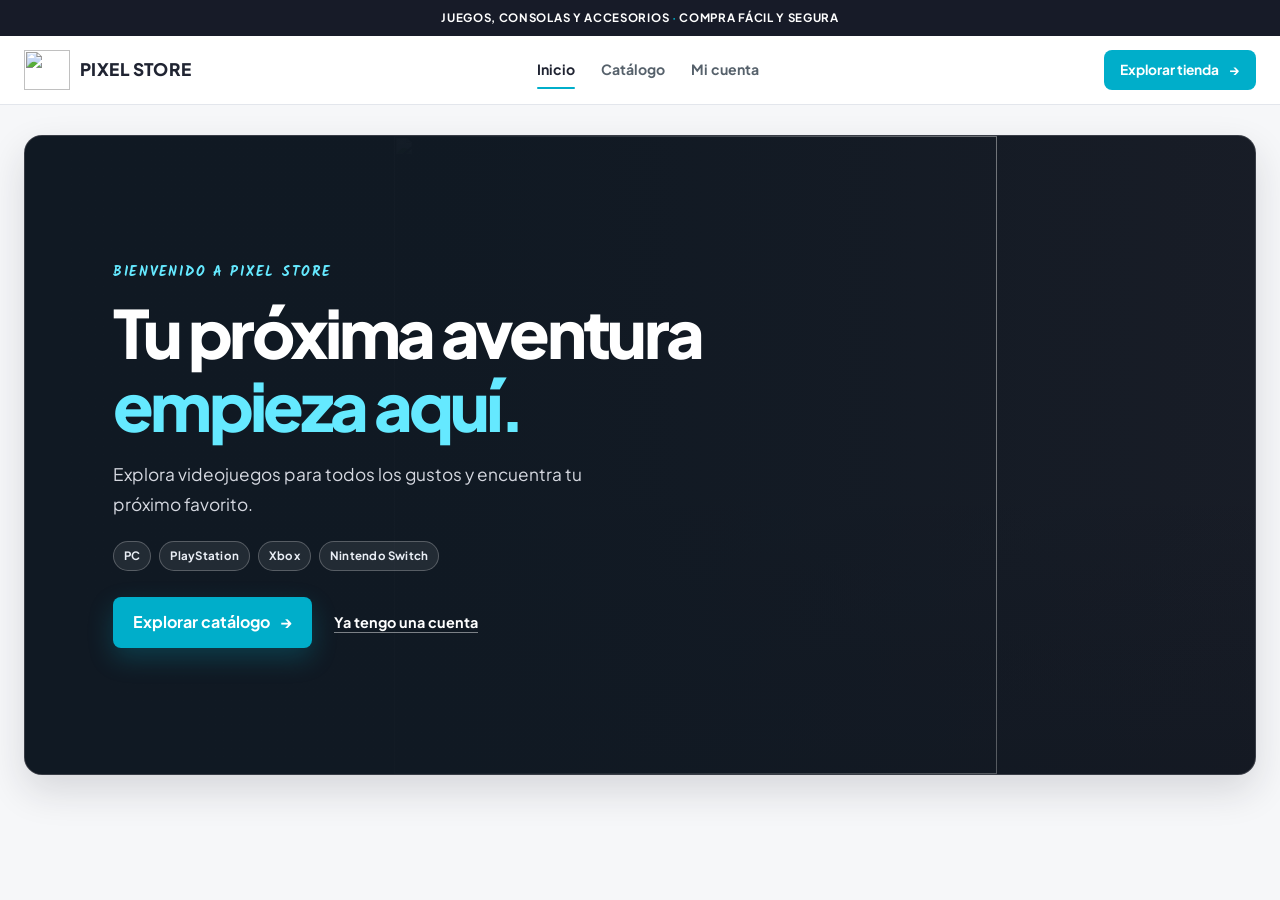
==== index.html @ b9f8130a "Add files via upload" ====
<!DOCTYPE html>
<html lang="es">
<head>
    <meta charset="UTF-8">
    <meta name="viewport" content="width=device-width, initial-scale=1">
    <meta name="description" content="Bienvenido a Pixel Store. Encuentra tu próxima aventura en nuestro catálogo de videojuegos.">
    <title>Pixel Store | Tu próxima aventura</title>
    <link rel="stylesheet" href="index.css">
    <link rel="preconnect" href="https://fonts.googleapis.com">
    <link rel="preconnect" href="https://fonts.gstatic.com" crossorigin>
    <link href="https://fonts.googleapis.com/css2?family=Kalam:wght@400;700&family=Plus+Jakarta+Sans:wght@400;500;600;700;800&display=swap" rel="stylesheet">
</head>
<body>
    <video class="video-fondo" autoplay muted loop playsinline aria-hidden="true" tabindex="-1">
        <source src="xdddd.mp4" type="video/mp4">
    </video>
    <div class="franja-info">JUEGOS, CONSOLAS Y ACCESORIOS <span>·</span> COMPRA FÁCIL Y SEGURA</div>

    <header class="barra-superior">
        <nav class="navegacion-inicio" aria-label="Navegación principal">
            <a class="marca-inicio" href="index.html" aria-label="Pixel Store, inicio">
                <img src="imagenes/logo.jpg" alt="">
                <span>PIXEL STORE</span>
            </a>
            <div class="enlaces-inicio">
                <a href="index.html" aria-current="page">Inicio</a>
                <a href="paginaweb.html">Catálogo</a>
                <a href="inicio.html">Mi cuenta</a>
            </div>
            <a class="boton-tienda" href="paginaweb.html">Explorar tienda <span aria-hidden="true">→</span></a>
        </nav>
    </header>

    <main class="contenedor-bienvenida">
        <section class="portada-bienvenida" aria-labelledby="titulo-bienvenida">
            <img class="imagen-bienvenida" src="imagenes/Cyberpunk%202077.jpg" alt="" aria-hidden="true">
            <div class="contenido-bienvenida">
                <p class="etiqueta-bienvenida">BIENVENIDO A PIXEL STORE</p>
                <h1 id="titulo-bienvenida">Tu próxima aventura <span>empieza aquí.</span></h1>
                <p>Explora videojuegos para todos los gustos y encuentra tu próximo favorito.</p>
                <div class="plataformas-bienvenida" aria-label="Plataformas disponibles">
                    <span>PC</span>
                    <span>PlayStation</span>
                    <span>Xbox</span>
                    <span>Nintendo Switch</span>
                </div>
                <div class="acciones-bienvenida">
                    <a class="boton-explorar" href="paginaweb.html">Explorar catálogo <span aria-hidden="true">→</span></a>
                    <a class="enlace-cuenta" href="inicio.html">Ya tengo una cuenta</a>
                </div>
            </div>
        </section>
    </main>
</body>
</html>
---- index.css ----
:root {
  color-scheme: light;
  --text: #202432;
  --muted: #d5d8e0;
  --accent: #00aeca;
  --accent-hover: #008ca8;
  --border: #e3e6ec;
}

* { box-sizing: border-box; }
html { min-height: 100%; scroll-behavior: smooth; }
body {
  position: relative;
  isolation: isolate;
  min-height: 100vh;
  margin: 0;
  background: transparent;
  color: var(--text);
  font-family: "Plus Jakarta Sans", Arial, sans-serif;
  font-size: 16px;
  line-height: 1.55;
}
a { color: inherit; }
::selection { background: transparent; color: inherit; }

.video-fondo {
  position: fixed;
  inset: 0;
  z-index: -2;
  width: 100%;
  height: 100%;
  object-fit: cover;
  pointer-events: none;
}

body::before {
  position: fixed;
  inset: 0;
  z-index: -1;
  background: rgba(245, 246, 248, .84);
  content: "";
  pointer-events: none;
}

.franja-info {
  padding: 9px 12px;
  background: #171b28;
  color: #fff;
  font-size: .72rem;
  font-weight: 700;
  letter-spacing: .06em;
  text-align: center;
}
.franja-info span { color: var(--accent); }

.barra-superior {
  position: sticky;
  top: 0;
  z-index: 5;
  border-bottom: 1px solid var(--border);
  background: rgba(255, 255, 255, .96);
  backdrop-filter: blur(12px);
}

.navegacion-inicio {
  display: flex;
  width: min(1280px, 100%);
  min-height: 68px;
  align-items: center;
  justify-content: space-between;
  gap: 24px;
  margin: 0 auto;
  padding: 12px 24px;
}

.marca-inicio {
  display: inline-flex;
  flex: 0 0 auto;
  align-items: center;
  gap: 10px;
  color: var(--text);
  font-size: 1.08rem;
  font-weight: 900;
  letter-spacing: .025em;
  text-decoration: none;
}
.marca-inicio img {
  width: 46px;
  height: 40px;
  object-fit: contain;
  mix-blend-mode: multiply;
}

.enlaces-inicio {
  display: flex;
  align-items: center;
  gap: 26px;
}
.enlaces-inicio a {
  position: relative;
  padding: 10px 0;
  color: #56616b;
  font-size: .88rem;
  font-weight: 700;
  text-decoration: none;
  transition: color .2s ease;
}
.enlaces-inicio a:hover,
.enlaces-inicio a[aria-current="page"] { color: var(--text); }
.enlaces-inicio a[aria-current="page"]::after {
  position: absolute;
  right: 0;
  bottom: 2px;
  left: 0;
  height: 2px;
  border-radius: 2px;
  background: var(--accent);
  content: "";
}

.boton-tienda,
.boton-explorar {
  display: inline-flex;
  align-items: center;
  justify-content: center;
  gap: 10px;
  border-radius: 8px;
  background: var(--accent);
  color: #fff;
  font-weight: 700;
  text-decoration: none;
  transition: background .2s ease, transform .2s ease;
}
.boton-tienda { padding: 9px 16px; font-size: .86rem; }
.boton-explorar { margin-top: 12px; padding: 12px 20px; }
.boton-tienda:hover,
.boton-explorar:hover { transform: translateY(-2px); background: var(--accent-hover); }

.contenedor-bienvenida {
  width: min(1280px, 100%);
  min-height: calc(100vh - 108px);
  margin: 0 auto;
  padding: 30px 24px 48px;
}

.portada-bienvenida {
  position: relative;
  display: flex;
  min-height: min(640px, calc(100vh - 178px));
  align-items: center;
  overflow: hidden;
  padding: clamp(36px, 7vw, 88px);
  border: 1px solid rgba(255, 255, 255, .14);
  border-radius: 18px;
  background: #191d27;
  box-shadow: 0 16px 38px rgba(27, 31, 43, .14);
  color: #fff;
}
.portada-bienvenida::after {
  position: absolute;
  inset: 0;
  z-index: 1;
  background:
    linear-gradient(90deg, #101923 0%, rgba(16, 25, 35, .98) 34%, rgba(16, 25, 35, .78) 53%, rgba(16, 25, 35, .12) 100%),
    linear-gradient(0deg, rgba(10, 15, 24, .28), transparent 45%);
  content: "";
  pointer-events: none;
}
.imagen-bienvenida {
  position: absolute;
  top: 0;
  right: 0;
  width: 70%;
  height: 100%;
  object-fit: cover;
  opacity: .94;
}
.contenido-bienvenida {
  position: relative;
  z-index: 2;
  max-width: 590px;
}
.etiqueta-bienvenida {
  margin: 0 0 12px;
  color: #65e9ff;
  font-family: "Kalam", cursive;
  font-size: .9rem;
  font-weight: 800;
  letter-spacing: .12em;
}
.contenido-bienvenida h1 {
  max-width: 590px;
  margin: 0 0 16px;
  font-size: clamp(2.5rem, 5.2vw, 4.35rem);
  font-weight: 800;
  line-height: 1.1;
  letter-spacing: -.055em;
}
.contenido-bienvenida h1 span {
  display: block;
  color: #65e9ff;
}
.contenido-bienvenida > p:not(.etiqueta-bienvenida) {
  max-width: 470px;
  margin: 0 0 22px;
  color: var(--muted);
  font-size: 1.08rem;
  line-height: 1.75;
}
.plataformas-bienvenida {
  display: flex;
  flex-wrap: wrap;
  gap: 8px;
  margin: 0 0 26px;
}
.plataformas-bienvenida span {
  padding: 5px 10px;
  border: 1px solid rgba(255, 255, 255, .24);
  border-radius: 999px;
  background: rgba(255, 255, 255, .08);
  color: #e9eef5;
  font-size: .72rem;
  font-weight: 700;
  letter-spacing: .02em;
}
.acciones-bienvenida {
  display: flex;
  align-items: center;
  flex-wrap: wrap;
  gap: 12px 22px;
}

.boton-explorar { margin-top: 0; padding: 13px 20px; }
.enlace-cuenta {
  color: #fff;
  font-size: .9rem;
  font-weight: 700;
  text-decoration-color: rgba(255, 255, 255, .45);
  text-underline-offset: 4px;
  transition: color .2s ease;
}
.enlace-cuenta:hover { color: #65e9ff; }
.portada-bienvenida .boton-explorar {
  box-shadow: 0 10px 26px rgba(0, 174, 202, .24);
}

a:focus-visible {
  outline: 3px solid rgba(0, 174, 202, .65);
  outline-offset: 3px;
}

@media (max-width: 700px) {
  .navegacion-inicio {
    flex-wrap: wrap;
    gap: 12px;
    padding: 10px 16px;
  }
  .marca-inicio { margin-right: auto; font-size: .96rem; }
  .marca-inicio img { width: 38px; height: 34px; }
  .enlaces-inicio {
    order: 3;
    width: 100%;
    justify-content: center;
    gap: 22px;
    padding-top: 8px;
    border-top: 1px solid #f0f1f4;
  }
  .enlaces-inicio a { font-size: .82rem; }
  .boton-tienda { padding: 8px 12px; font-size: .78rem; }
  .contenedor-bienvenida { min-height: auto; padding: 18px 14px 28px; }
  .portada-bienvenida { min-height: 480px; padding: 30px 24px; border-radius: 14px; }
  .portada-bienvenida::after {
    background: linear-gradient(90deg, rgba(25, 29, 39, .96), rgba(25, 29, 39, .68));
  }
  .imagen-bienvenida { width: 100%; opacity: .58; }
  .contenido-bienvenida h1 { font-size: clamp(2.2rem, 10vw, 3.2rem); }
  .contenido-bienvenida > p:not(.etiqueta-bienvenida) { font-size: .98rem; }
  .plataformas-bienvenida { gap: 6px; margin-bottom: 22px; }
  .plataformas-bienvenida span { padding: 5px 8px; font-size: .68rem; }
  .acciones-bienvenida { align-items: flex-start; flex-direction: column; gap: 16px; }
}

@media (prefers-reduced-motion: reduce) {
  html { scroll-behavior: auto; }
  *, *::before, *::after { transition-duration: .01ms !important; }
  .video-fondo { display: none; }
}
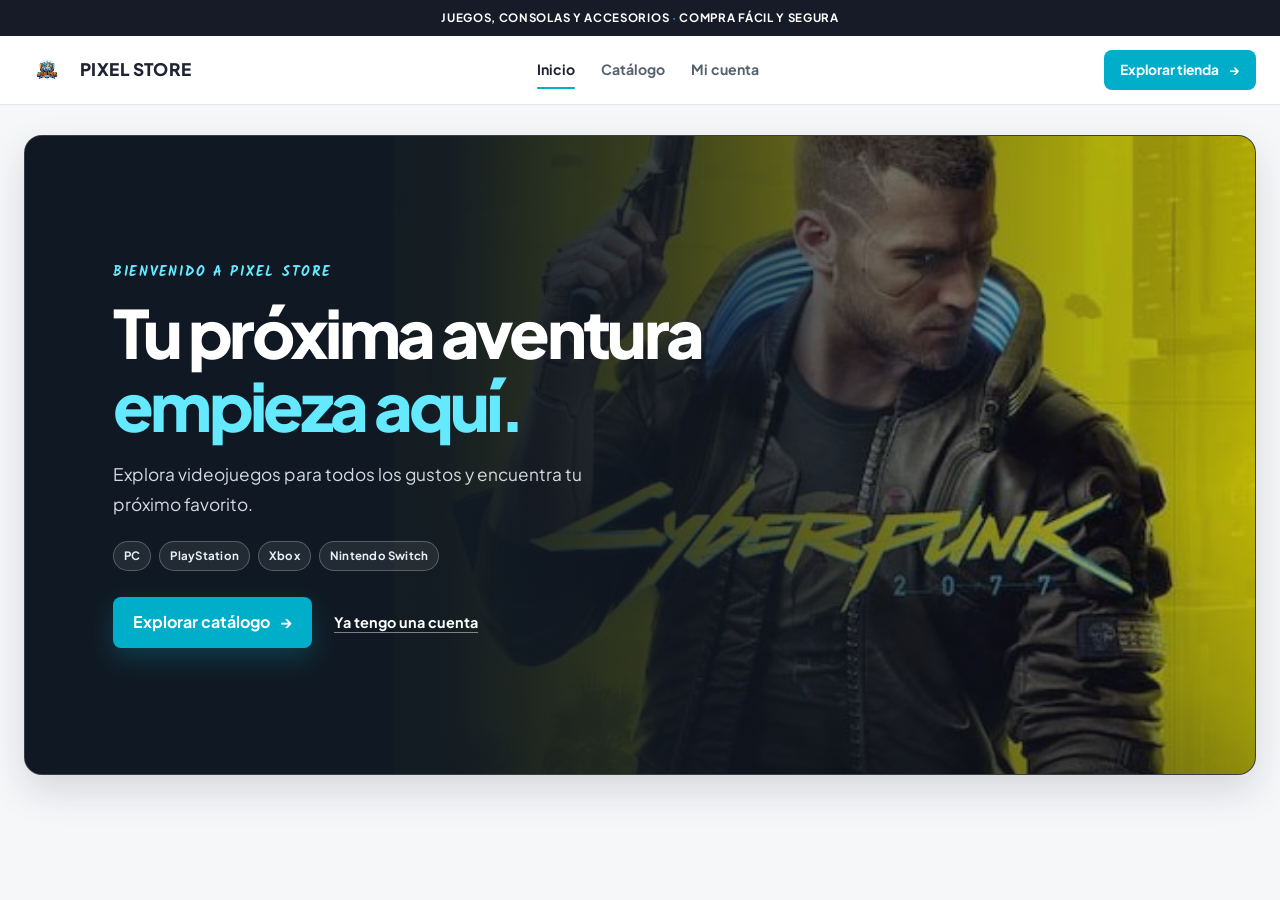
==== commit 212a5da9: "Add files via upload" ====
--- a/index.html
+++ b/index.html
@@ -19,7 +19,7 @@
     <header class="barra-superior">
         <nav class="navegacion-inicio" aria-label="Navegación principal">
             <a class="marca-inicio" href="index.html" aria-label="Pixel Store, inicio">
-                <img src="imagenes/logo.jpg" alt="">
+                <img src="logo.jpg" alt="">
                 <span>PIXEL STORE</span>
             </a>
             <div class="enlaces-inicio">
@@ -33,7 +33,7 @@
 
     <main class="contenedor-bienvenida">
         <section class="portada-bienvenida" aria-labelledby="titulo-bienvenida">
-            <img class="imagen-bienvenida" src="imagenes/Cyberpunk%202077.jpg" alt="" aria-hidden="true">
+            <img class="imagen-bienvenida" src="Cyberpunk%202077.jpg" alt="" aria-hidden="true">
             <div class="contenido-bienvenida">
                 <p class="etiqueta-bienvenida">BIENVENIDO A PIXEL STORE</p>
                 <h1 id="titulo-bienvenida">Tu próxima aventura <span>empieza aquí.</span></h1>
